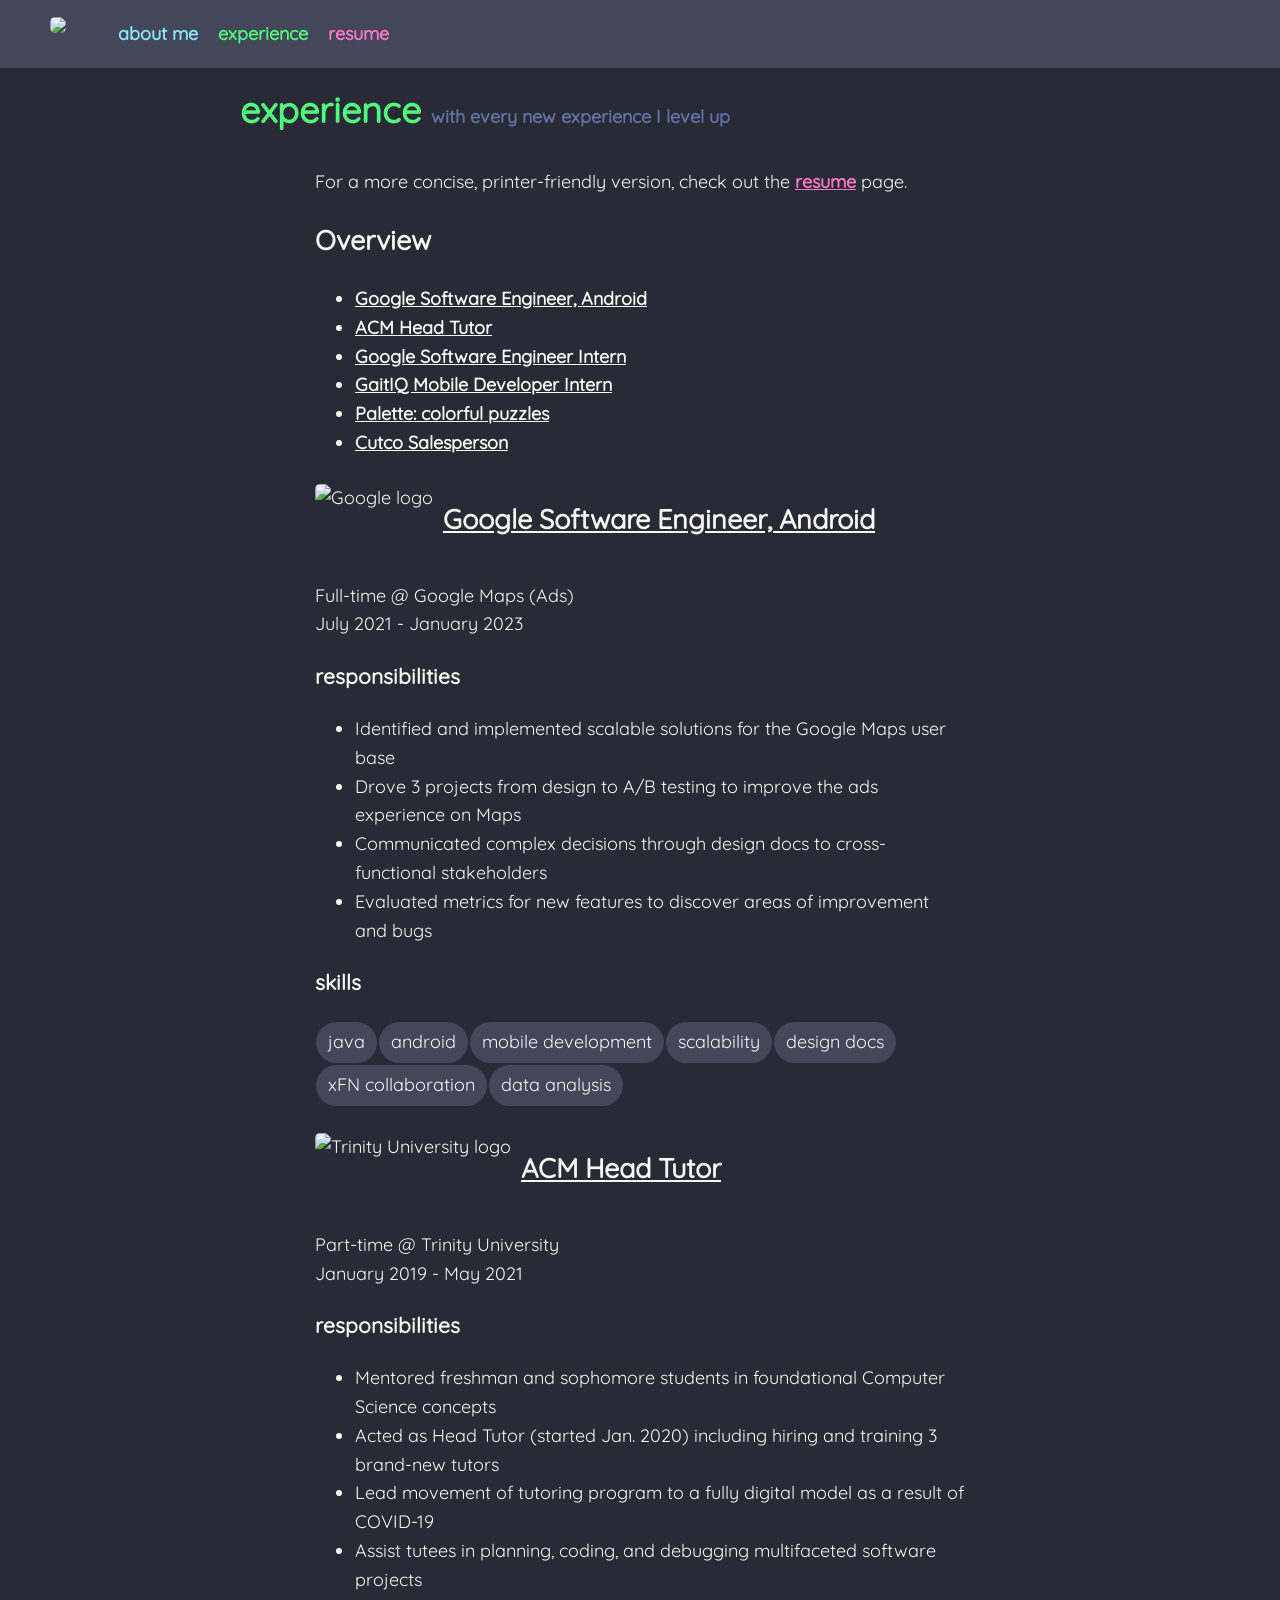
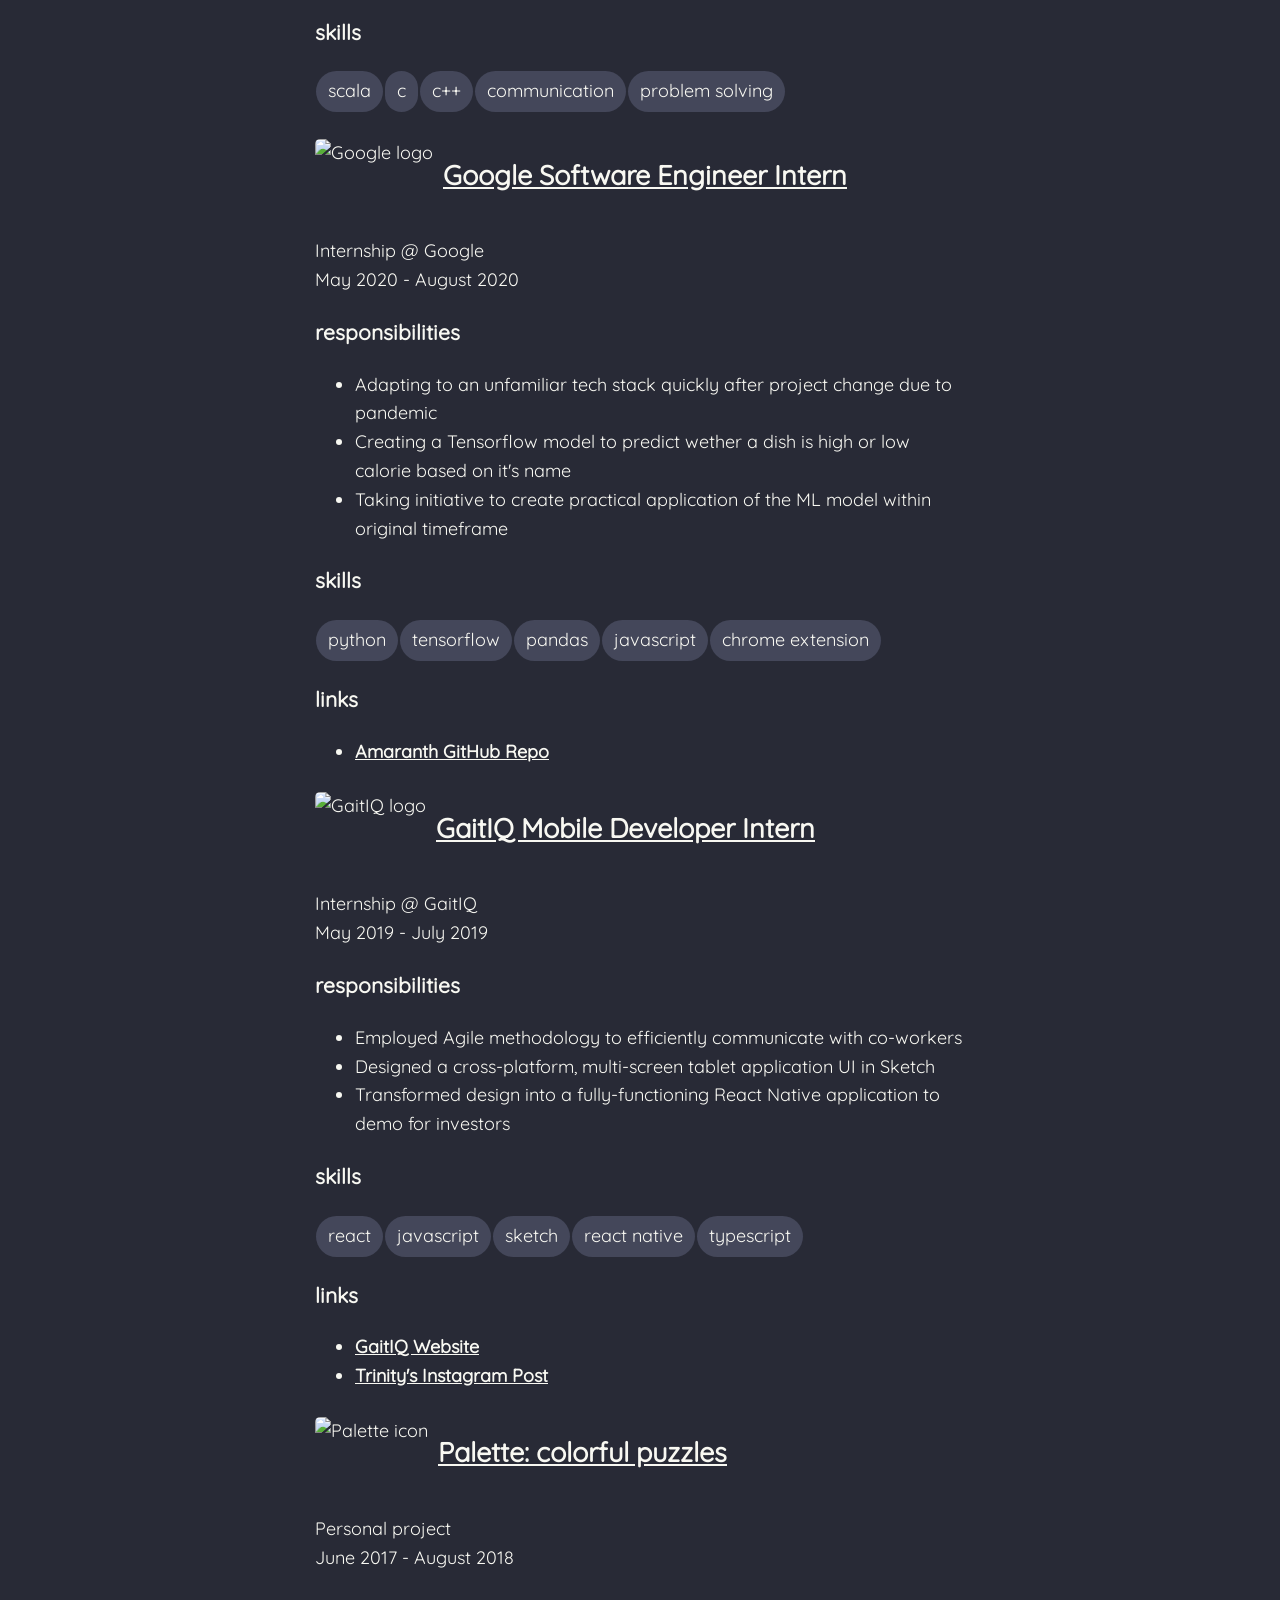
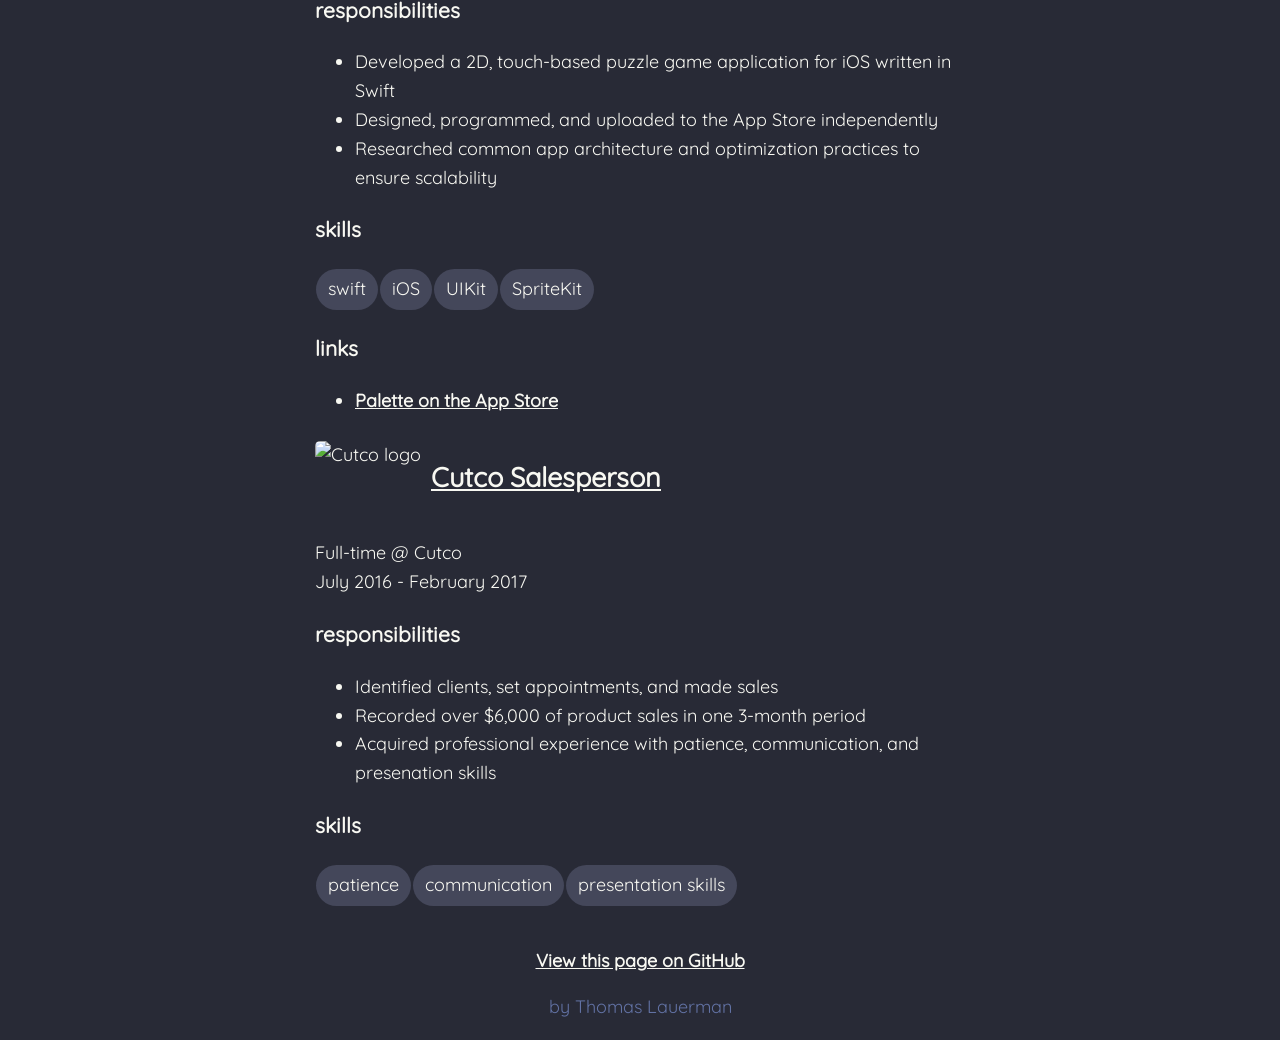
==== experience/index.html @ a3803ca7 "Updates" ====
<!doctype html><html lang="en"><head><meta charset="utf-8"><meta name="viewport" content="width=device-width,initial-scale=1"><title>lauerman.dev | experience</title><link rel="stylesheet" href="/css/index.css"></head><body><nav><a href="/" style="display: inline-block; width: 48px; height: 48px"><img src="/img/logo.svg"> </a><a href="/about_me" class="cyan-accent nav-link">about me</a> <a href="/experience" class="green-accent nav-link">experience</a> <a href="/resume" class="pink-accent nav-link">resume</a></nav><header><h1 class="header green-accent">experience <small>with every new experience I level up</small></h1></header><div class="content"><p>For a more concise, printer-friendly version, check out the <a class="pink-accent" href="/resume">resume</a> page.</p><h2>Overview</h2><ul><li><a href="#Google%20Software%20Engineer%2C%20Android">Google Software Engineer, Android</a></li><li><a href="#ACM%20Head%20Tutor">ACM Head Tutor</a></li><li><a href="#Google%20Software%20Engineer%20Intern">Google Software Engineer Intern</a></li><li><a href="#GaitIQ%20Mobile%20Developer%20Intern">GaitIQ Mobile Developer Intern</a></li><li><a href="#Palette%3A%20colorful%20puzzles">Palette: colorful puzzles</a></li><li><a href="#Cutco%20Salesperson">Cutco Salesperson</a></li></ul><div class="img-header" id="Google%20Software%20Engineer%2C%20Android"><img src="/img/experience/google-logo.jpg" alt="Google logo"><h2><a href="#Google%20Software%20Engineer%2C%20Android">Google Software Engineer, Android</a></h2></div><p>Full-time @ Google Maps (Ads)<br>July 2021 - January 2023</p><h3>responsibilities</h3><ul><li>Identified and implemented scalable solutions for the Google Maps user base</li><li>Drove 3 projects from design to A/B testing to improve the ads experience on Maps</li><li>Communicated complex decisions through design docs to cross-functional stakeholders</li><li>Evaluated metrics for new features to discover areas of improvement and bugs</li></ul><h3>skills</h3><ul class="chip-group"><li class="chip">java</li><li class="chip">android</li><li class="chip">mobile development</li><li class="chip">scalability</li><li class="chip">design docs</li><li class="chip">xFN collaboration</li><li class="chip">data analysis</li></ul><div class="img-header" id="ACM%20Head%20Tutor"><img src="/img/experience/trinity-logo.jpg" alt="Trinity University logo"><h2><a href="#ACM%20Head%20Tutor">ACM Head Tutor</a></h2></div><p>Part-time @ Trinity University<br>January 2019 - May 2021</p><h3>responsibilities</h3><ul><li>Mentored freshman and sophomore students in foundational Computer Science concepts</li><li>Acted as Head Tutor (started Jan. 2020) including hiring and training 3 brand-new tutors</li><li>Lead movement of tutoring program to a fully digital model as a result of COVID-19</li><li>Assist tutees in planning, coding, and debugging multifaceted software projects</li></ul><h3>skills</h3><ul class="chip-group"><li class="chip">scala</li><li class="chip">c</li><li class="chip">c++</li><li class="chip">communication</li><li class="chip">problem solving</li></ul><div class="img-header" id="Google%20Software%20Engineer%20Intern"><img src="/img/experience/google-logo.jpg" alt="Google logo"><h2><a href="#Google%20Software%20Engineer%20Intern">Google Software Engineer Intern</a></h2></div><p>Internship @ Google<br>May 2020 - August 2020</p><h3>responsibilities</h3><ul><li>Adapting to an unfamiliar tech stack quickly after project change due to pandemic</li><li>Creating a Tensorflow model to predict wether a dish is high or low calorie based on it&#39;s name</li><li>Taking initiative to create practical application of the ML model within original timeframe</li></ul><h3>skills</h3><ul class="chip-group"><li class="chip">python</li><li class="chip">tensorflow</li><li class="chip">pandas</li><li class="chip">javascript</li><li class="chip">chrome extension</li></ul><h3>links</h3><ul><li><a href="https://github.com/googleinterns/amaranth">Amaranth GitHub Repo</a></li></ul><div class="img-header" id="GaitIQ%20Mobile%20Developer%20Intern"><img src="/img/experience/gaitiq-logo.png" alt="GaitIQ logo"><h2><a href="#GaitIQ%20Mobile%20Developer%20Intern">GaitIQ Mobile Developer Intern</a></h2></div><p>Internship @ GaitIQ<br>May 2019 - July 2019</p><h3>responsibilities</h3><ul><li>Employed Agile methodology to efficiently communicate with co-workers</li><li>Designed a cross-platform, multi-screen tablet application UI in Sketch</li><li>Transformed design into a fully-functioning React Native application to demo for investors</li></ul><h3>skills</h3><ul class="chip-group"><li class="chip">react</li><li class="chip">javascript</li><li class="chip">sketch</li><li class="chip">react native</li><li class="chip">typescript</li></ul><h3>links</h3><ul><li><a href="https://gaitiq.com">GaitIQ Website</a></li><li><a href="https://www.instagram.com/p/BzeWO14l8F1">Trinity&#39;s Instagram Post</a></li></ul><div class="img-header" id="Palette%3A%20colorful%20puzzles"><img src="/img/experience/palette-icon.png" alt="Palette icon"><h2><a href="#Palette%3A%20colorful%20puzzles">Palette: colorful puzzles</a></h2></div><p>Personal project<br>June 2017 - August 2018</p><h3>responsibilities</h3><ul><li>Developed a 2D, touch-based puzzle game application for iOS written in Swift</li><li>Designed, programmed, and uploaded to the App Store independently</li><li>Researched common app architecture and optimization practices to ensure scalability</li></ul><h3>skills</h3><ul class="chip-group"><li class="chip">swift</li><li class="chip">iOS</li><li class="chip">UIKit</li><li class="chip">SpriteKit</li></ul><h3>links</h3><ul><li><a href="https://apps.apple.com/us/app/palette-colorful-puzzles/id1403062573">Palette on the App Store</a></li></ul><div class="img-header" id="Cutco%20Salesperson"><img src="/img/experience/cutco-logo.png" alt="Cutco logo"><h2><a href="#Cutco%20Salesperson">Cutco Salesperson</a></h2></div><p>Full-time @ Cutco<br>July 2016 - February 2017</p><h3>responsibilities</h3><ul><li>Identified clients, set appointments, and made sales</li><li>Recorded over $6,000 of product sales in one 3-month period</li><li>Acquired professional experience with patience, communication, and presenation skills</li></ul><h3>skills</h3><ul class="chip-group"><li class="chip">patience</li><li class="chip">communication</li><li class="chip">presentation skills</li></ul></div><footer><a href="https://github.com/tempixtl/lauerman.dev/blob/main/./src/experience.njk">View this page on GitHub</a><p>by Thomas Lauerman</p><p></p></footer><script type="text/javascript" src="/js/vanilla-tilt.min.js"></script></body></html>
---- css/index.css ----
/*! normalize.css v8.0.1 | MIT License | github.com/necolas/normalize.css */html{-webkit-text-size-adjust:100%;line-height:1.15}body{margin:0}main{display:block}h1{font-size:2em;margin:.67em 0}hr{box-sizing:content-box;height:0;overflow:visible}pre{font-family:monospace,monospace;font-size:1em}a{background-color:transparent}abbr[title]{border-bottom:none;text-decoration:underline;-webkit-text-decoration:underline dotted;text-decoration:underline dotted}b,strong{font-weight:bolder}code,kbd,samp{font-family:monospace,monospace;font-size:1em}small{font-size:80%}sub,sup{font-size:75%;line-height:0;position:relative;vertical-align:baseline}sub{bottom:-.25em}sup{top:-.5em}img{border-style:none}button,input,optgroup,select,textarea{font-family:inherit;font-size:100%;line-height:1.15;margin:0}button,input{overflow:visible}button,select{text-transform:none}[type=button],[type=reset],[type=submit],button{-webkit-appearance:button}[type=button]::-moz-focus-inner,[type=reset]::-moz-focus-inner,[type=submit]::-moz-focus-inner,button::-moz-focus-inner{border-style:none;padding:0}[type=button]:-moz-focusring,[type=reset]:-moz-focusring,[type=submit]:-moz-focusring,button:-moz-focusring{outline:1px dotted ButtonText}fieldset{padding:.35em .75em .625em}legend{box-sizing:border-box;color:inherit;display:table;max-width:100%;padding:0;white-space:normal}progress{vertical-align:baseline}textarea{overflow:auto}[type=checkbox],[type=radio]{box-sizing:border-box;padding:0}[type=number]::-webkit-inner-spin-button,[type=number]::-webkit-outer-spin-button{height:auto}[type=search]{-webkit-appearance:textfield;outline-offset:-2px}[type=search]::-webkit-search-decoration{-webkit-appearance:none}::-webkit-file-upload-button{-webkit-appearance:button;font:inherit}details{display:block}summary{display:list-item}[hidden],template{display:none}@font-face{font-display:swap;font-family:Quicksand;font-style:normal;font-weight:400;src:url(files/quicksand-vietnamese-400-normal.woff2) format("woff2"),url(files/quicksand-all-400-normal.woff) format("woff");unicode-range:u+0102-0103,u+0110-0111,u+0128-0129,u+0168-0169,u+01a0-01a1,u+01af-01b0,u+1ea0-1ef9,u+20ab}@font-face{font-display:swap;font-family:Quicksand;font-style:normal;font-weight:400;src:url(files/quicksand-latin-ext-400-normal.woff2) format("woff2"),url(files/quicksand-all-400-normal.woff) format("woff");unicode-range:u+0100-024f,u+0259,u+1e??,u+2020,u+20a0-20ab,u+20ad-20cf,u+2113,u+2c60-2c7f,u+a720-a7ff}@font-face{font-display:swap;font-family:Quicksand;font-style:normal;font-weight:400;src:url(files/quicksand-latin-400-normal.woff2) format("woff2"),url(files/quicksand-all-400-normal.woff) format("woff");unicode-range:u+00??,u+0131,u+0152-0153,u+02bb-02bc,u+02c6,u+02da,u+02dc,u+2000-206f,u+2074,u+20ac,u+2122,u+2191,u+2193,u+2212,u+2215,u+feff,u+fffd}:root{font-family:Quicksand,Helvetica,Arial,sans-serif}html{background:#282a36;background-attachment:fixed;background-image:url(/img/logo-bg.svg);background-position:50%;background-repeat:no-repeat;background-size:cover;color:#f8f8f2}body{font-size:18px;line-height:1.6}h1{line-height:1}img{border-radius:5px;max-width:100%;vertical-align:middle}figure{background-color:#44475a;border-radius:15px;margin:0;overflow:hidden}figure img{border-radius:0}figure figcaption{line-height:3;text-align:center}@media screen and (max-width:650px){object[type="application/pdf"]{display:none}}a{font-weight:700}a:active,a:hover,a:link,a:visited{color:#f8f8f2}small{font-size:50%}footer,small{color:#6272a4}footer{text-align:center}.content{margin:40px auto;max-width:650px;padding:0 10px}.header{margin-left:auto;margin-right:auto;max-width:800px;padding:0 1em}.cyan-accent{color:#8be9fd!important}.green-accent{color:#50fa7b!important}.pink-accent{color:#ff79c6!important}.img-header{align-items:center;display:flex}.img-header img{height:4em;margin-right:10px}.hero{grid-gap:1em;align-items:center;display:grid;grid-template-columns:repeat(auto-fit,minmax(300px,1fr))}.action-btn{background-color:#44475a;border-radius:20px;display:inline-block;font-size:20px;margin:5px auto;padding:20px;text-decoration:none}.exp-grid{grid-gap:1em;display:grid;grid-template-columns:repeat(auto-fill,minmax(250px,1fr))}.exp-grid article{background:#44475a;border-radius:20px;display:flex;flex-direction:column;justify-content:space-between;padding:20px}.exp-grid h1,.exp-grid h2,.exp-grid h3,.exp-grid h4,.exp-grid h5,.exp-grid h6,.exp-grid ul{margin:0}.chip-group{list-style:none;padding:0}.chip,.chip-light{border-radius:24px;display:inline-block;margin:1px;padding:6px 12px;white-space:nowrap}.chip{background-color:#44475a;border:none}.chip-light{border:1px solid #f8f8f2}nav{align-items:center;background:#44475a;display:flex;padding:0 40px}@media screen and (max-width:650px){nav{flex-direction:column}}nav>*{margin:10px;text-decoration:none}
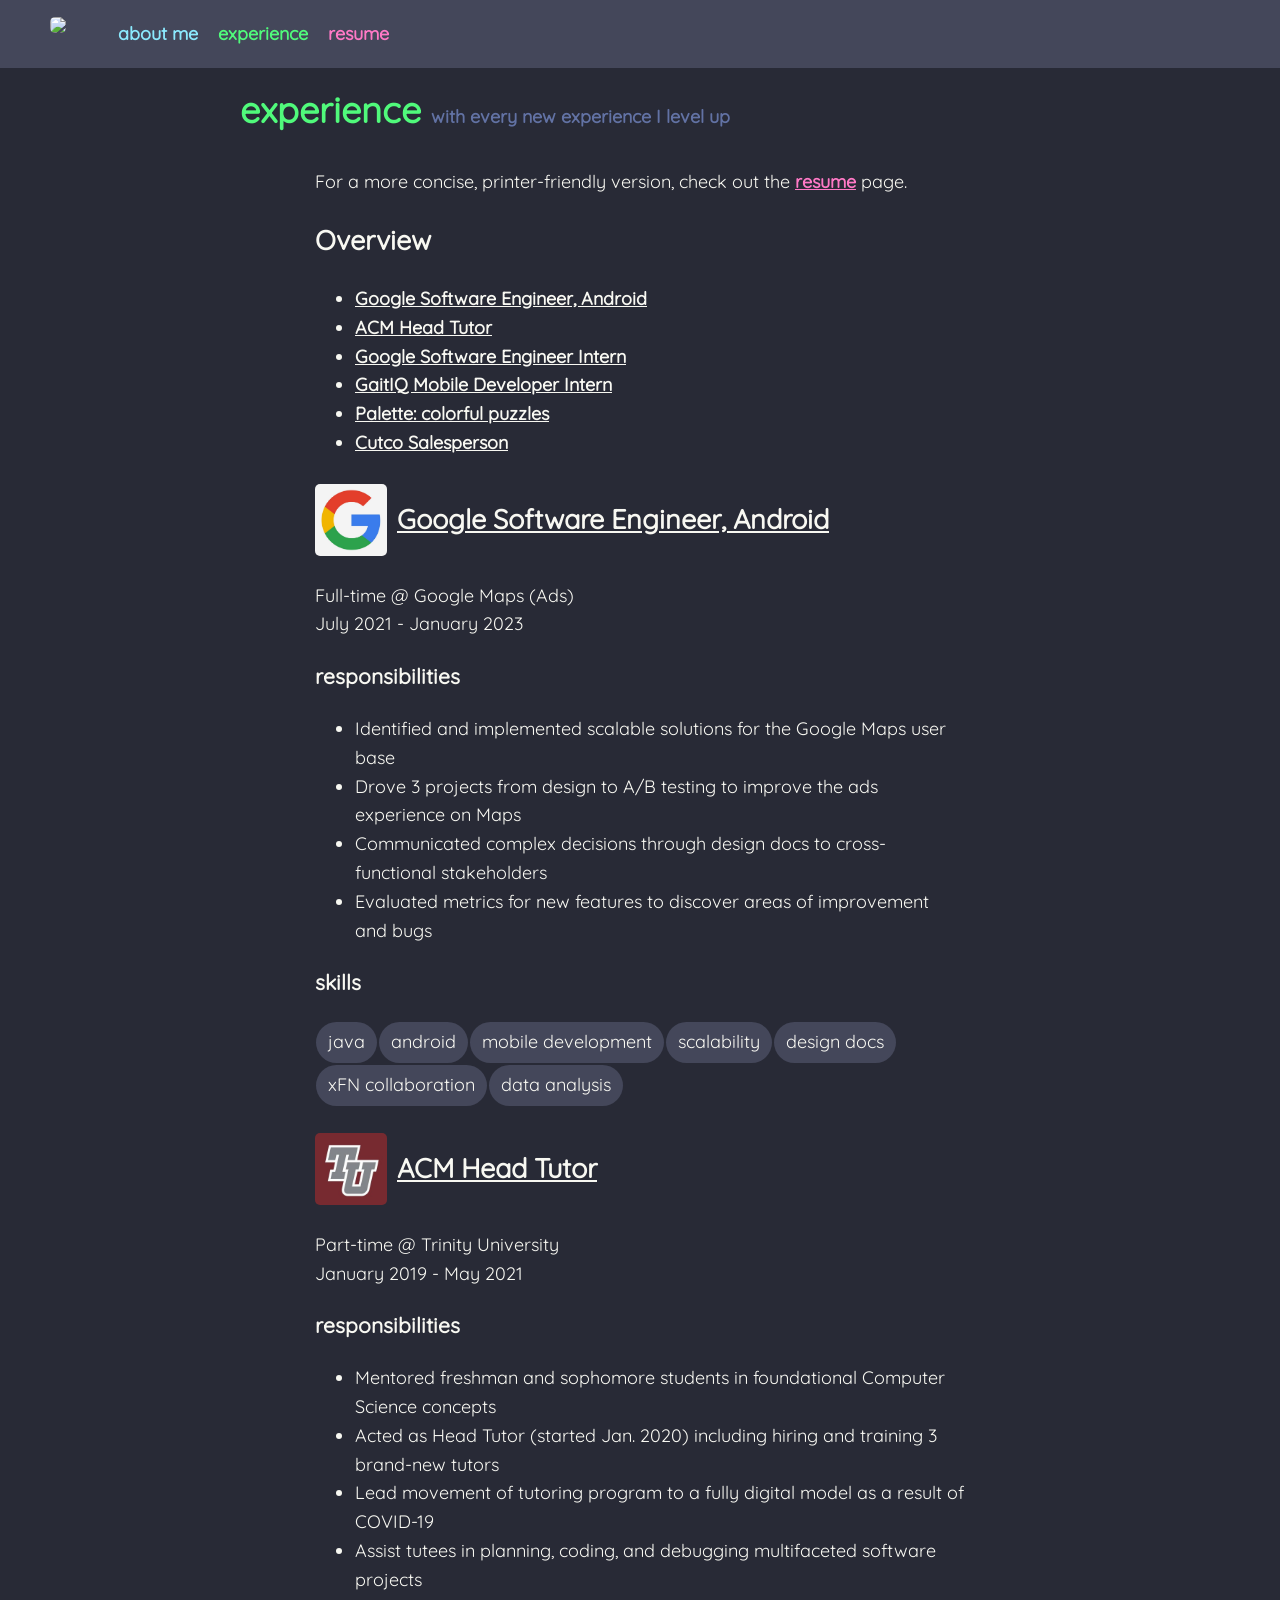
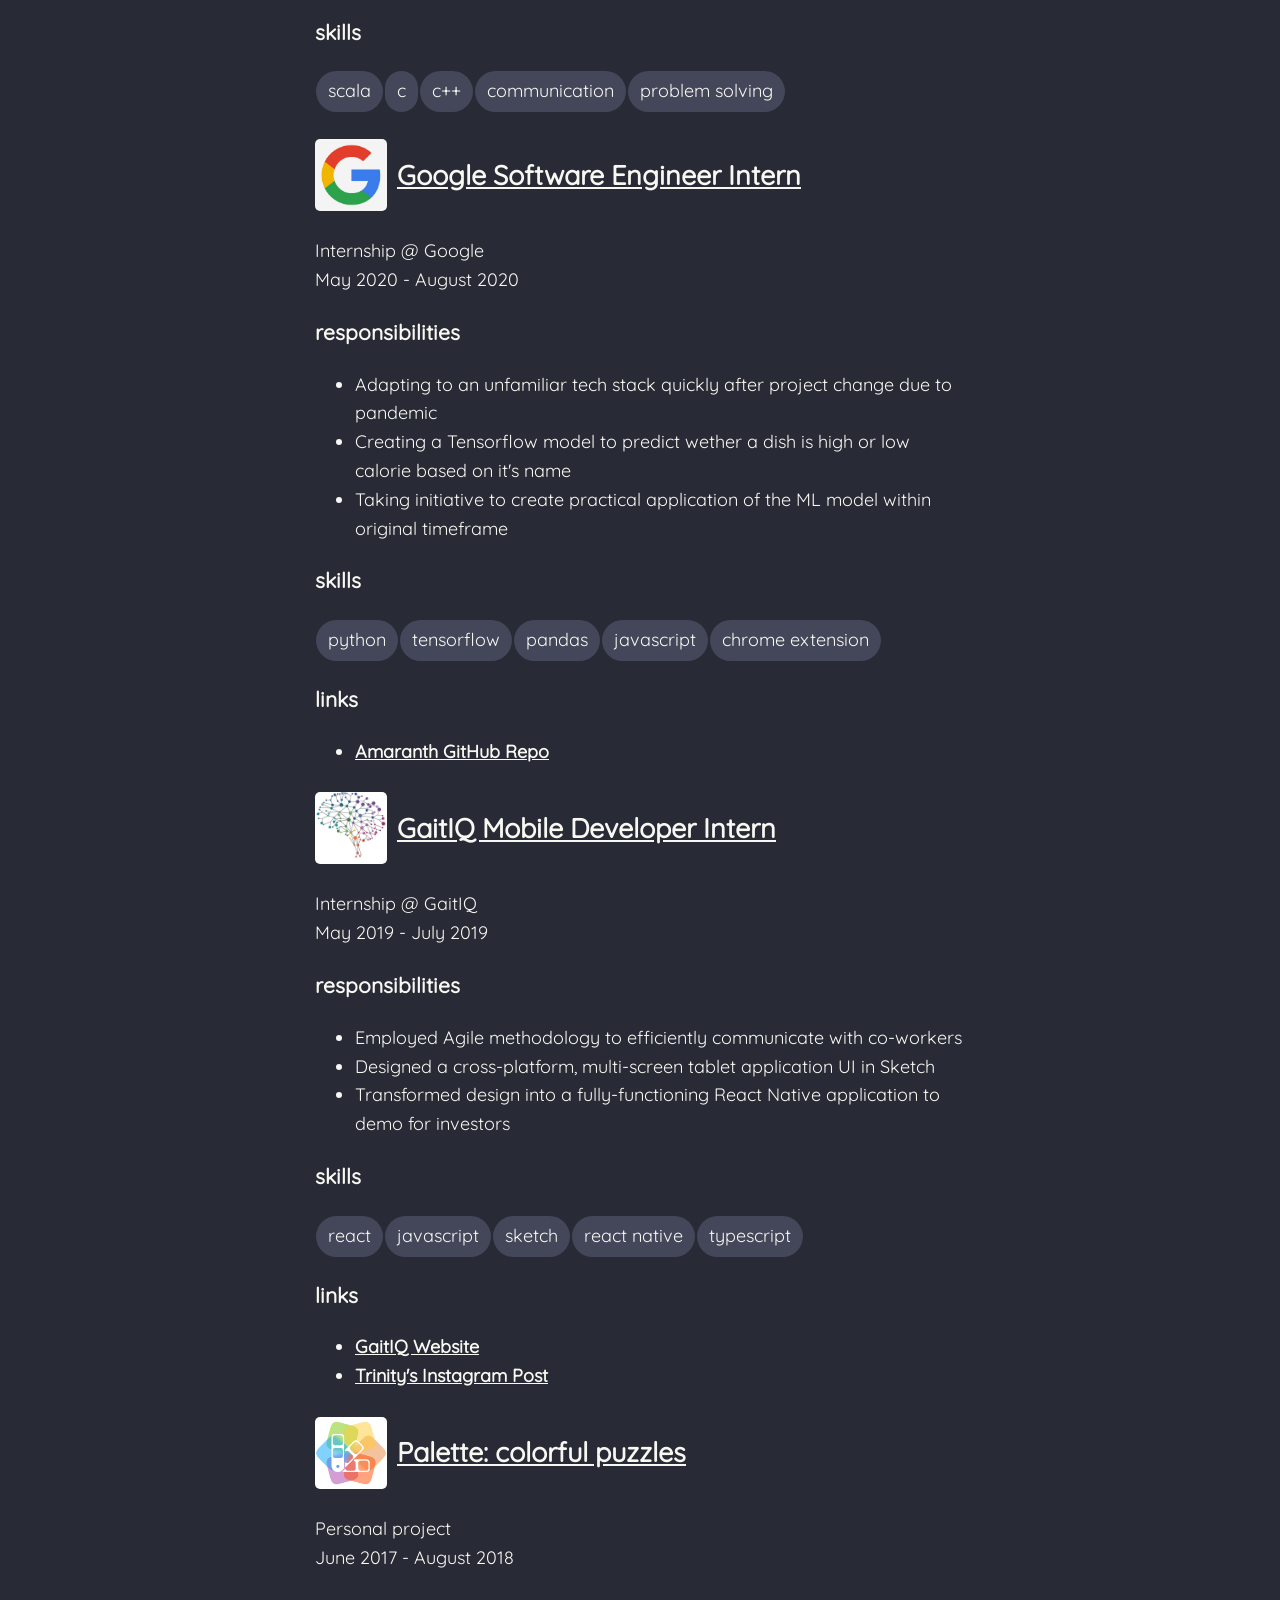
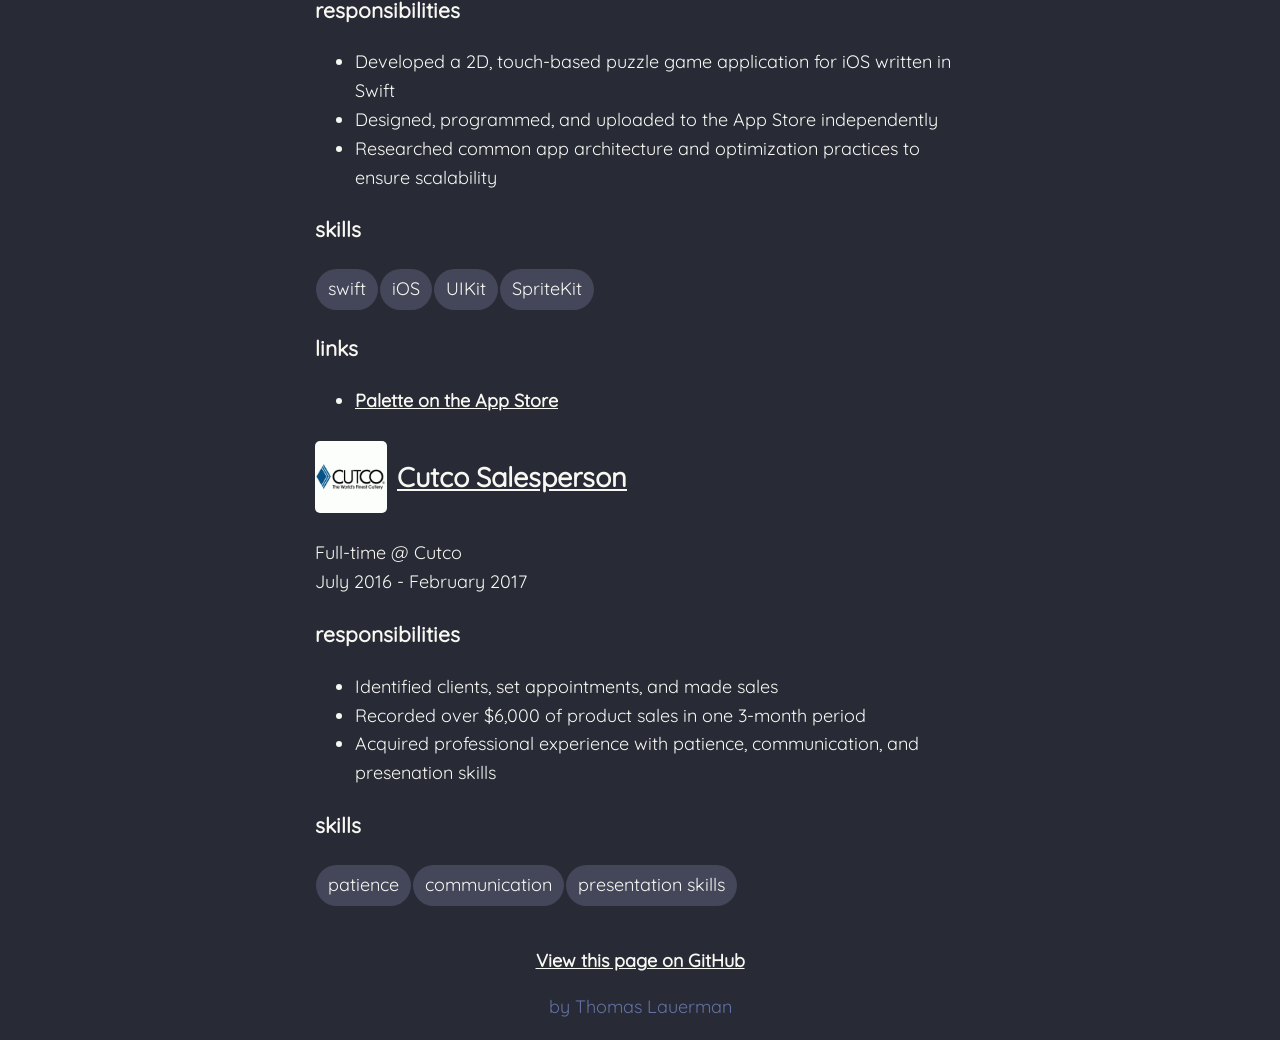
==== commit 4937684b: "Updates" ====
--- a/experience/index.html
+++ b/experience/index.html
@@ -1 +1 @@
-<!doctype html><html lang="en"><head><meta charset="utf-8"><meta name="viewport" content="width=device-width,initial-scale=1"><title>lauerman.dev | experience</title><link rel="stylesheet" href="/css/index.css"></head><body><nav><a href="/" style="display: inline-block; width: 48px; height: 48px"><img src="/img/logo.svg"> </a><a href="/about_me" class="cyan-accent nav-link">about me</a> <a href="/experience" class="green-accent nav-link">experience</a> <a href="/resume" class="pink-accent nav-link">resume</a></nav><header><h1 class="header green-accent">experience <small>with every new experience I level up</small></h1></header><div class="content"><p>For a more concise, printer-friendly version, check out the <a class="pink-accent" href="/resume">resume</a> page.</p><h2>Overview</h2><ul><li><a href="#Google%20Software%20Engineer%2C%20Android">Google Software Engineer, Android</a></li><li><a href="#ACM%20Head%20Tutor">ACM Head Tutor</a></li><li><a href="#Google%20Software%20Engineer%20Intern">Google Software Engineer Intern</a></li><li><a href="#GaitIQ%20Mobile%20Developer%20Intern">GaitIQ Mobile Developer Intern</a></li><li><a href="#Palette%3A%20colorful%20puzzles">Palette: colorful puzzles</a></li><li><a href="#Cutco%20Salesperson">Cutco Salesperson</a></li></ul><div class="img-header" id="Google%20Software%20Engineer%2C%20Android"><img src="/img/experience/google-logo.jpg" alt="Google logo"><h2><a href="#Google%20Software%20Engineer%2C%20Android">Google Software Engineer, Android</a></h2></div><p>Full-time @ Google Maps (Ads)<br>July 2021 - January 2023</p><h3>responsibilities</h3><ul><li>Identified and implemented scalable solutions for the Google Maps user base</li><li>Drove 3 projects from design to A/B testing to improve the ads experience on Maps</li><li>Communicated complex decisions through design docs to cross-functional stakeholders</li><li>Evaluated metrics for new features to discover areas of improvement and bugs</li></ul><h3>skills</h3><ul class="chip-group"><li class="chip">java</li><li class="chip">android</li><li class="chip">mobile development</li><li class="chip">scalability</li><li class="chip">design docs</li><li class="chip">xFN collaboration</li><li class="chip">data analysis</li></ul><div class="img-header" id="ACM%20Head%20Tutor"><img src="/img/experience/trinity-logo.jpg" alt="Trinity University logo"><h2><a href="#ACM%20Head%20Tutor">ACM Head Tutor</a></h2></div><p>Part-time @ Trinity University<br>January 2019 - May 2021</p><h3>responsibilities</h3><ul><li>Mentored freshman and sophomore students in foundational Computer Science concepts</li><li>Acted as Head Tutor (started Jan. 2020) including hiring and training 3 brand-new tutors</li><li>Lead movement of tutoring program to a fully digital model as a result of COVID-19</li><li>Assist tutees in planning, coding, and debugging multifaceted software projects</li></ul><h3>skills</h3><ul class="chip-group"><li class="chip">scala</li><li class="chip">c</li><li class="chip">c++</li><li class="chip">communication</li><li class="chip">problem solving</li></ul><div class="img-header" id="Google%20Software%20Engineer%20Intern"><img src="/img/experience/google-logo.jpg" alt="Google logo"><h2><a href="#Google%20Software%20Engineer%20Intern">Google Software Engineer Intern</a></h2></div><p>Internship @ Google<br>May 2020 - August 2020</p><h3>responsibilities</h3><ul><li>Adapting to an unfamiliar tech stack quickly after project change due to pandemic</li><li>Creating a Tensorflow model to predict wether a dish is high or low calorie based on it&#39;s name</li><li>Taking initiative to create practical application of the ML model within original timeframe</li></ul><h3>skills</h3><ul class="chip-group"><li class="chip">python</li><li class="chip">tensorflow</li><li class="chip">pandas</li><li class="chip">javascript</li><li class="chip">chrome extension</li></ul><h3>links</h3><ul><li><a href="https://github.com/googleinterns/amaranth">Amaranth GitHub Repo</a></li></ul><div class="img-header" id="GaitIQ%20Mobile%20Developer%20Intern"><img src="/img/experience/gaitiq-logo.png" alt="GaitIQ logo"><h2><a href="#GaitIQ%20Mobile%20Developer%20Intern">GaitIQ Mobile Developer Intern</a></h2></div><p>Internship @ GaitIQ<br>May 2019 - July 2019</p><h3>responsibilities</h3><ul><li>Employed Agile methodology to efficiently communicate with co-workers</li><li>Designed a cross-platform, multi-screen tablet application UI in Sketch</li><li>Transformed design into a fully-functioning React Native application to demo for investors</li></ul><h3>skills</h3><ul class="chip-group"><li class="chip">react</li><li class="chip">javascript</li><li class="chip">sketch</li><li class="chip">react native</li><li class="chip">typescript</li></ul><h3>links</h3><ul><li><a href="https://gaitiq.com">GaitIQ Website</a></li><li><a href="https://www.instagram.com/p/BzeWO14l8F1">Trinity&#39;s Instagram Post</a></li></ul><div class="img-header" id="Palette%3A%20colorful%20puzzles"><img src="/img/experience/palette-icon.png" alt="Palette icon"><h2><a href="#Palette%3A%20colorful%20puzzles">Palette: colorful puzzles</a></h2></div><p>Personal project<br>June 2017 - August 2018</p><h3>responsibilities</h3><ul><li>Developed a 2D, touch-based puzzle game application for iOS written in Swift</li><li>Designed, programmed, and uploaded to the App Store independently</li><li>Researched common app architecture and optimization practices to ensure scalability</li></ul><h3>skills</h3><ul class="chip-group"><li class="chip">swift</li><li class="chip">iOS</li><li class="chip">UIKit</li><li class="chip">SpriteKit</li></ul><h3>links</h3><ul><li><a href="https://apps.apple.com/us/app/palette-colorful-puzzles/id1403062573">Palette on the App Store</a></li></ul><div class="img-header" id="Cutco%20Salesperson"><img src="/img/experience/cutco-logo.png" alt="Cutco logo"><h2><a href="#Cutco%20Salesperson">Cutco Salesperson</a></h2></div><p>Full-time @ Cutco<br>July 2016 - February 2017</p><h3>responsibilities</h3><ul><li>Identified clients, set appointments, and made sales</li><li>Recorded over $6,000 of product sales in one 3-month period</li><li>Acquired professional experience with patience, communication, and presenation skills</li></ul><h3>skills</h3><ul class="chip-group"><li class="chip">patience</li><li class="chip">communication</li><li class="chip">presentation skills</li></ul></div><footer><a href="https://github.com/tempixtl/lauerman.dev/blob/main/./src/experience.njk">View this page on GitHub</a><p>by Thomas Lauerman</p><p></p></footer><script type="text/javascript" src="/js/vanilla-tilt.min.js"></script></body></html>+<!doctype html><html lang="en"><head><meta charset="utf-8"><meta name="viewport" content="width=device-width,initial-scale=1"><title>lauerman.dev | experience</title><link rel="stylesheet" href="/css/index.css"></head><body><nav><a href="/" style="display: inline-block; width: 48px; height: 48px"><img src="/img/logo.svg"> </a><a href="/about_me" class="cyan-accent nav-link">about me</a> <a href="/experience" class="green-accent nav-link">experience</a> <a href="/resume" class="pink-accent nav-link">resume</a></nav><header><h1 class="header green-accent">experience <small>with every new experience I level up</small></h1></header><div class="content"><p>For a more concise, printer-friendly version, check out the <a class="pink-accent" href="/resume">resume</a> page.</p><h2>Overview</h2><ul><li><a href="#Google%20Software%20Engineer%2C%20Android">Google Software Engineer, Android</a></li><li><a href="#ACM%20Head%20Tutor">ACM Head Tutor</a></li><li><a href="#Google%20Software%20Engineer%20Intern">Google Software Engineer Intern</a></li><li><a href="#GaitIQ%20Mobile%20Developer%20Intern">GaitIQ Mobile Developer Intern</a></li><li><a href="#Palette%3A%20colorful%20puzzles">Palette: colorful puzzles</a></li><li><a href="#Cutco%20Salesperson">Cutco Salesperson</a></li></ul><div class="img-header" id="Google%20Software%20Engineer%2C%20Android"><img src="/img/experience/google-logo.jpg" alt="Google logo"><h2><a href="#Google%20Software%20Engineer%2C%20Android">Google Software Engineer, Android</a></h2></div><p>Full-time @ Google Maps (Ads)<br>July 2021 - January 2023</p><h3>responsibilities</h3><ul><li>Identified and implemented scalable solutions for the Google Maps user base</li><li>Drove 3 projects from design to A/B testing to improve the ads experience on Maps</li><li>Communicated complex decisions through design docs to cross-functional stakeholders</li><li>Evaluated metrics for new features to discover areas of improvement and bugs</li></ul><h3>skills</h3><ul class="chip-group"><li class="chip">java</li><li class="chip">android</li><li class="chip">mobile development</li><li class="chip">scalability</li><li class="chip">design docs</li><li class="chip">xFN collaboration</li><li class="chip">data analysis</li></ul><div class="img-header" id="ACM%20Head%20Tutor"><img src="/img/experience/trinity-logo.jpg" alt="Trinity University logo"><h2><a href="#ACM%20Head%20Tutor">ACM Head Tutor</a></h2></div><p>Part-time @ Trinity University<br>January 2019 - May 2021</p><h3>responsibilities</h3><ul><li>Mentored freshman and sophomore students in foundational Computer Science concepts</li><li>Acted as Head Tutor (started Jan. 2020) including hiring and training 3 brand-new tutors</li><li>Lead movement of tutoring program to a fully digital model as a result of COVID-19</li><li>Assist tutees in planning, coding, and debugging multifaceted software projects</li></ul><h3>skills</h3><ul class="chip-group"><li class="chip">scala</li><li class="chip">c</li><li class="chip">c++</li><li class="chip">communication</li><li class="chip">problem solving</li></ul><div class="img-header" id="Google%20Software%20Engineer%20Intern"><img src="/img/experience/google-logo.jpg" alt="Google logo"><h2><a href="#Google%20Software%20Engineer%20Intern">Google Software Engineer Intern</a></h2></div><p>Internship @ Google<br>May 2020 - August 2020</p><h3>responsibilities</h3><ul><li>Adapting to an unfamiliar tech stack quickly after project change due to pandemic</li><li>Creating a Tensorflow model to predict wether a dish is high or low calorie based on it&#39;s name</li><li>Taking initiative to create practical application of the ML model within original timeframe</li></ul><h3>skills</h3><ul class="chip-group"><li class="chip">python</li><li class="chip">tensorflow</li><li class="chip">pandas</li><li class="chip">javascript</li><li class="chip">chrome extension</li></ul><h3>links</h3><ul><li><a href="https://github.com/googleinterns/amaranth">Amaranth GitHub Repo</a></li></ul><div class="img-header" id="GaitIQ%20Mobile%20Developer%20Intern"><img src="/img/experience/gaitiq-logo.png" alt="GaitIQ logo"><h2><a href="#GaitIQ%20Mobile%20Developer%20Intern">GaitIQ Mobile Developer Intern</a></h2></div><p>Internship @ GaitIQ<br>May 2019 - July 2019</p><h3>responsibilities</h3><ul><li>Employed Agile methodology to efficiently communicate with co-workers</li><li>Designed a cross-platform, multi-screen tablet application UI in Sketch</li><li>Transformed design into a fully-functioning React Native application to demo for investors</li></ul><h3>skills</h3><ul class="chip-group"><li class="chip">react</li><li class="chip">javascript</li><li class="chip">sketch</li><li class="chip">react native</li><li class="chip">typescript</li></ul><h3>links</h3><ul><li><a href="https://gaitiq.com">GaitIQ Website</a></li><li><a href="https://www.instagram.com/p/BzeWO14l8F1">Trinity&#39;s Instagram Post</a></li></ul><div class="img-header" id="Palette%3A%20colorful%20puzzles"><img src="/img/palette-icon.png" alt="Palette icon"><h2><a href="#Palette%3A%20colorful%20puzzles">Palette: colorful puzzles</a></h2></div><p>Personal project<br>June 2017 - August 2018</p><h3>responsibilities</h3><ul><li>Developed a 2D, touch-based puzzle game application for iOS written in Swift</li><li>Designed, programmed, and uploaded to the App Store independently</li><li>Researched common app architecture and optimization practices to ensure scalability</li></ul><h3>skills</h3><ul class="chip-group"><li class="chip">swift</li><li class="chip">iOS</li><li class="chip">UIKit</li><li class="chip">SpriteKit</li></ul><h3>links</h3><ul><li><a href="https://apps.apple.com/us/app/palette-colorful-puzzles/id1403062573">Palette on the App Store</a></li></ul><div class="img-header" id="Cutco%20Salesperson"><img src="/img/experience/cutco-logo.png" alt="Cutco logo"><h2><a href="#Cutco%20Salesperson">Cutco Salesperson</a></h2></div><p>Full-time @ Cutco<br>July 2016 - February 2017</p><h3>responsibilities</h3><ul><li>Identified clients, set appointments, and made sales</li><li>Recorded over $6,000 of product sales in one 3-month period</li><li>Acquired professional experience with patience, communication, and presenation skills</li></ul><h3>skills</h3><ul class="chip-group"><li class="chip">patience</li><li class="chip">communication</li><li class="chip">presentation skills</li></ul></div><footer><a href="https://github.com/tempixtl/lauerman.dev/blob/main/./src/experience.njk">View this page on GitHub</a><p>by Thomas Lauerman</p><p></p></footer><script type="text/javascript" src="/js/vanilla-tilt.min.js"></script></body></html>
